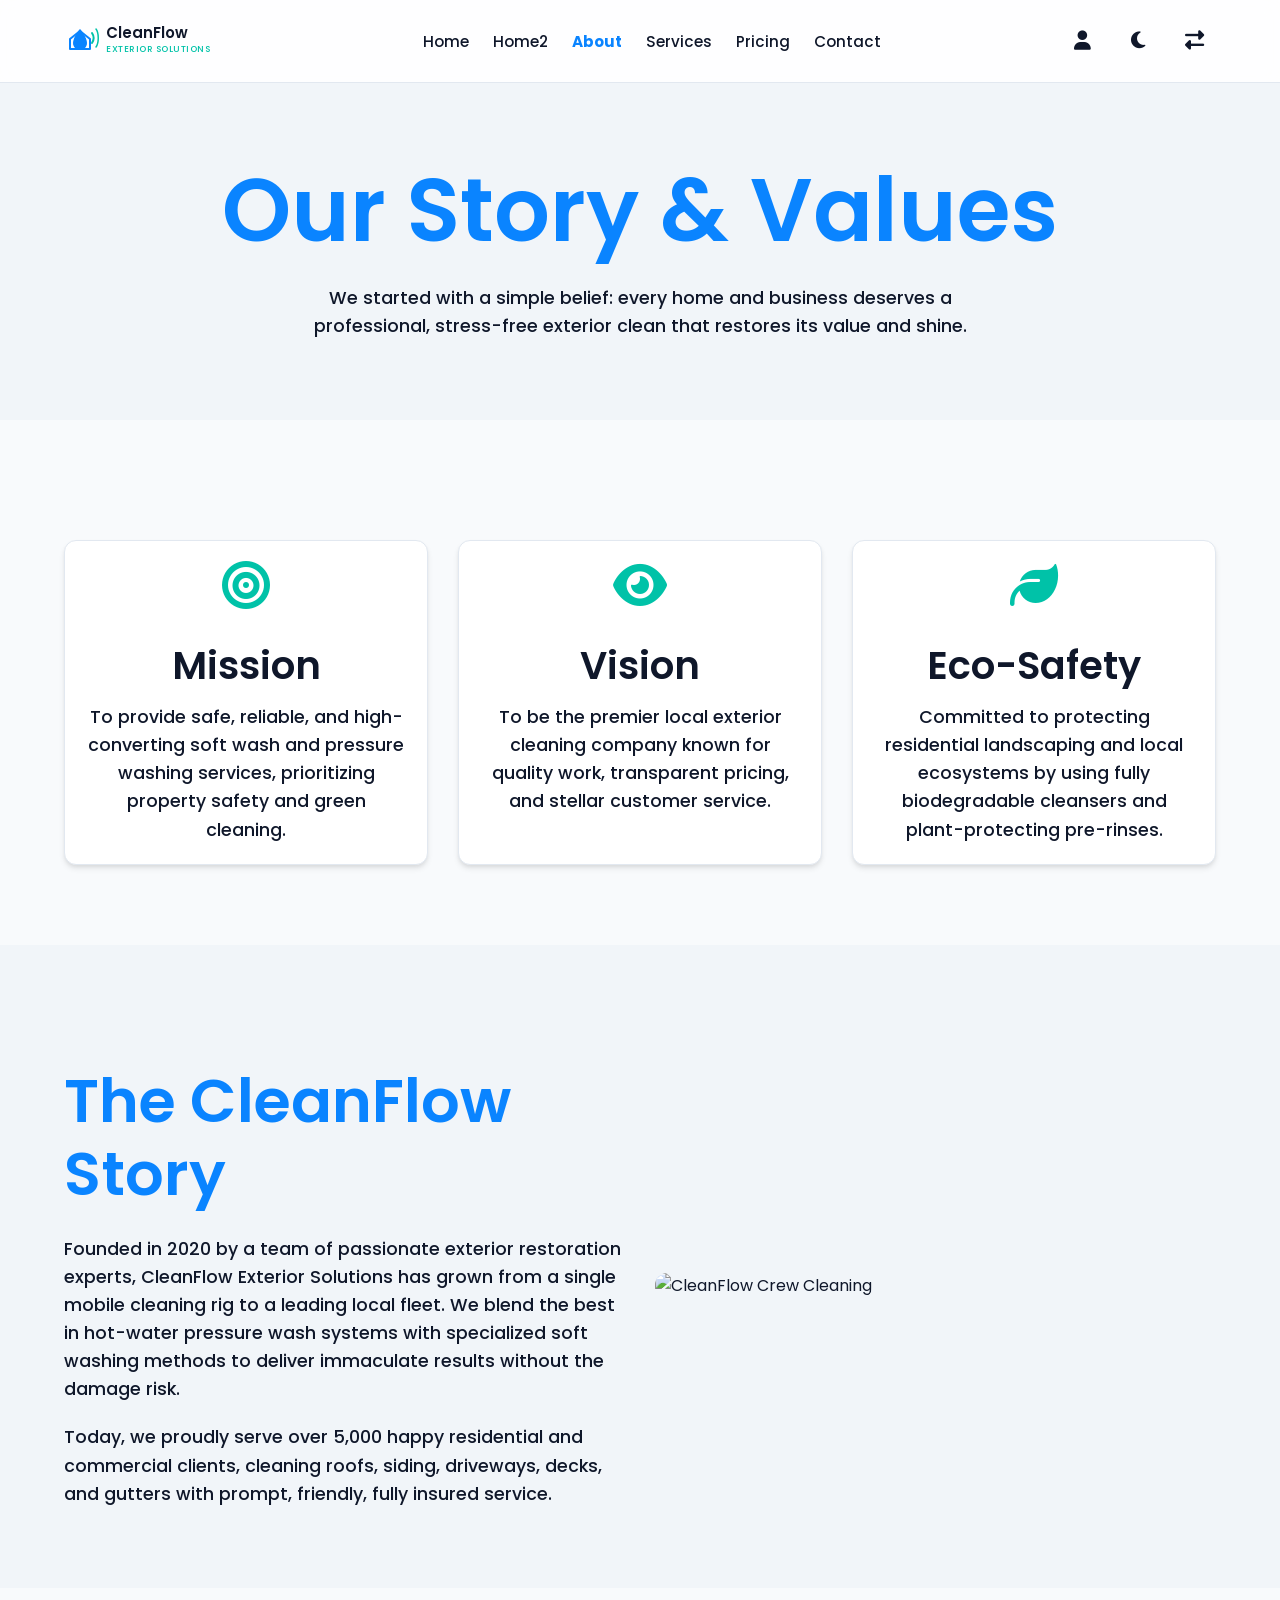
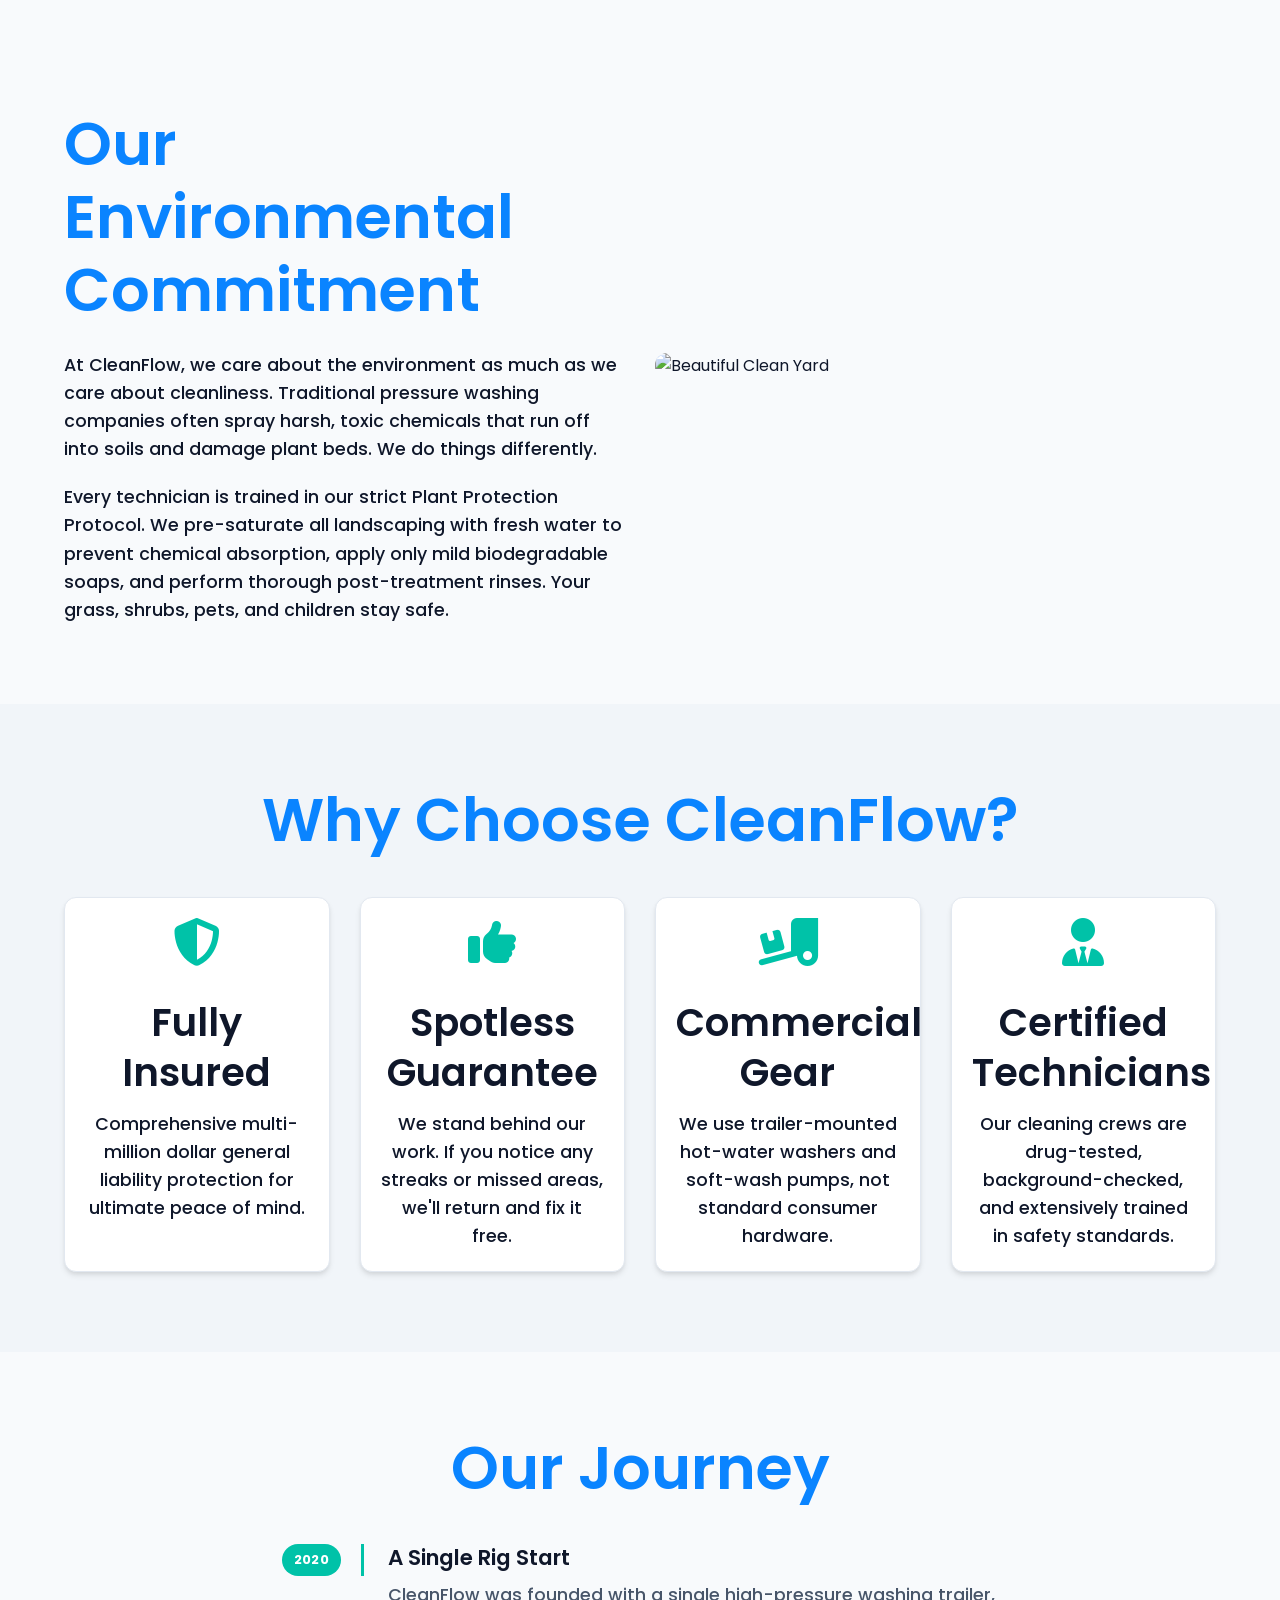
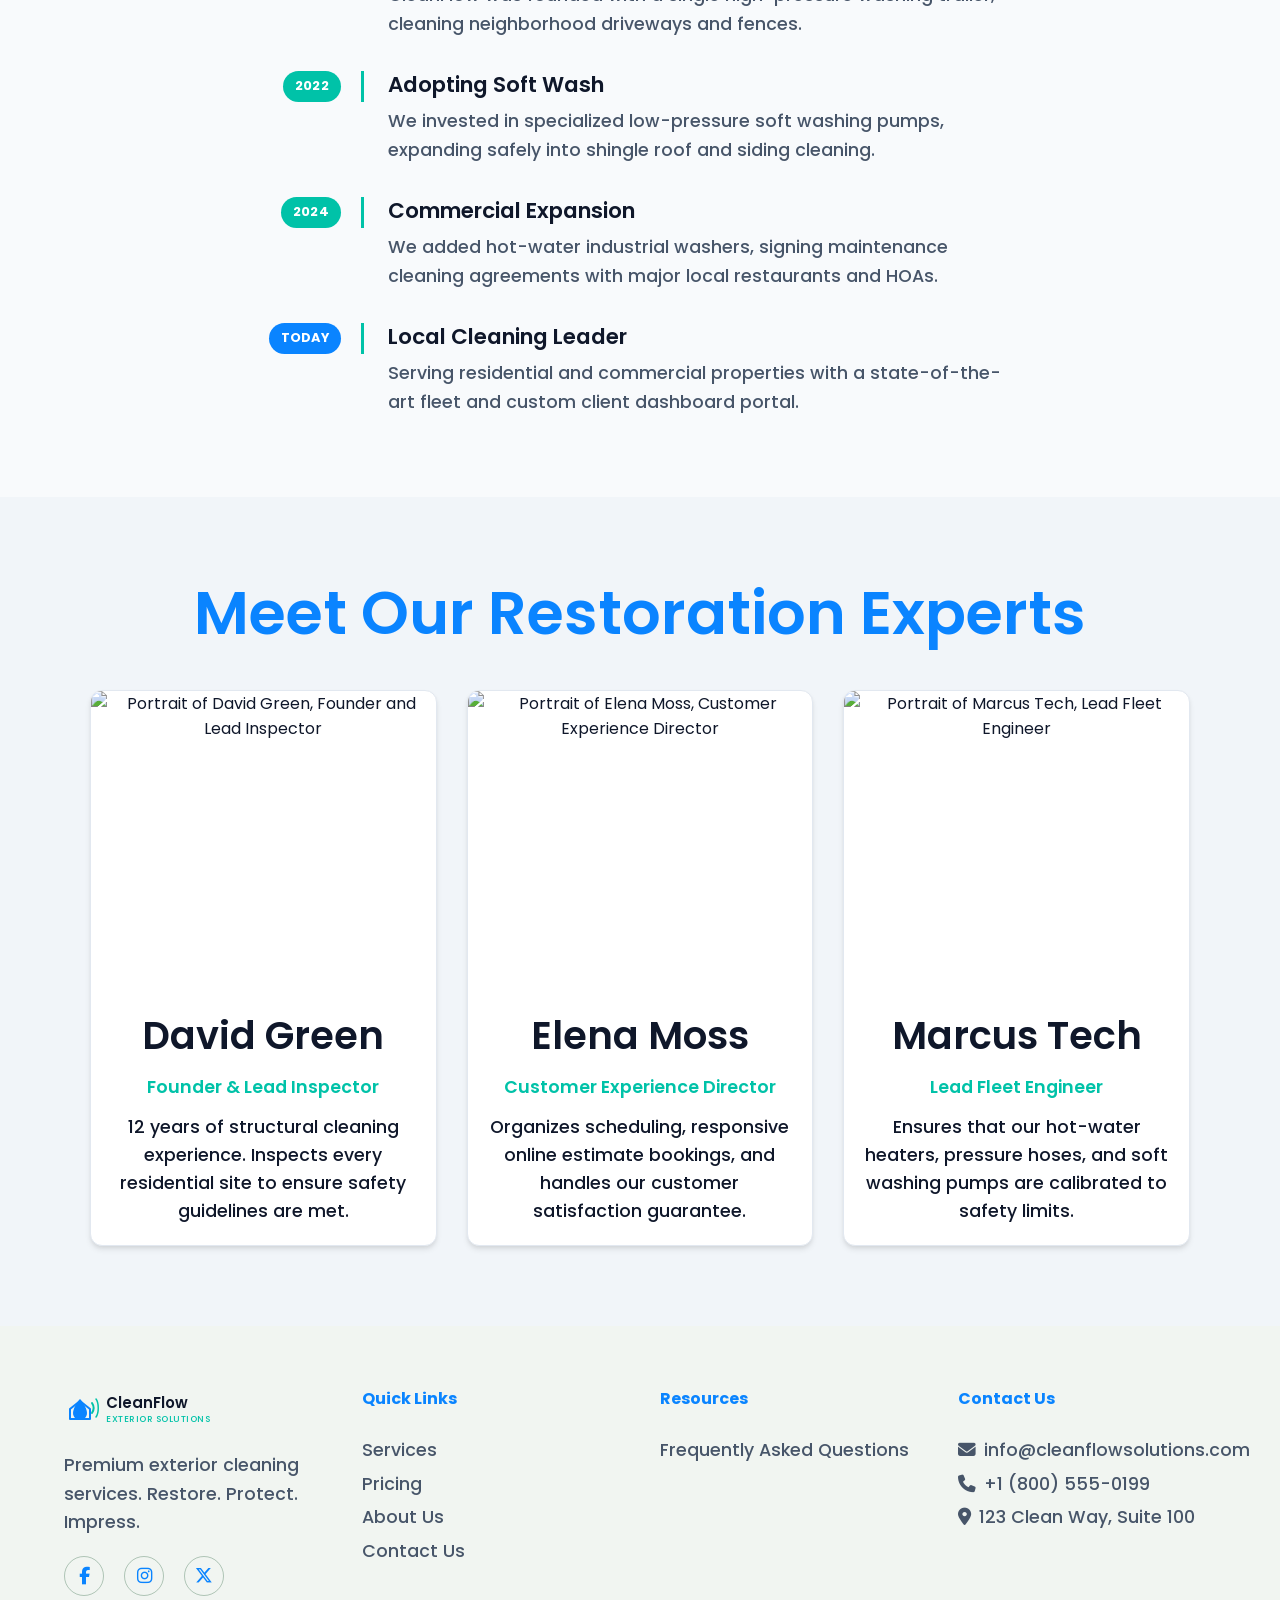
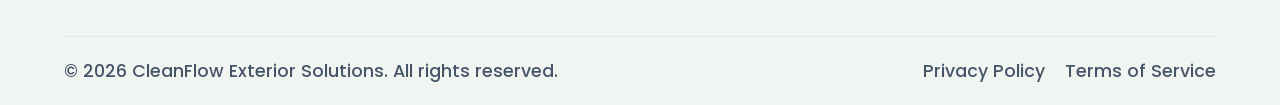
==== about.html @ efeb0cab "Initialize repository and apply footer logo fixes" ====
<!DOCTYPE html>
<html lang="en" data-theme="light" dir="ltr">

<head>
    <meta charset="UTF-8">
    <meta name="viewport" content="width=device-width, initial-scale=1.0">
    <link rel="icon" href="assets/favicon.svg" type="image/svg+xml">
    <title>About Us | CleanFlow Exterior Solutions</title>
    <link rel="stylesheet" href="assets/css/main.css">
    <link rel="stylesheet" href="https://cdnjs.cloudflare.com/ajax/libs/font-awesome/6.5.0/css/all.min.css">
    <script>
        (function () {
            var t = localStorage.getItem('theme') || 'light';
            document.documentElement.setAttribute('data-theme', t);
            var d = localStorage.getItem('dir') || 'ltr';
            document.documentElement.setAttribute('dir', d);
        })();
    </script>
</head>

<body>

    <header>
        <a href="index.html" class="logo" style="width: 180px; height: 50px; display: inline-flex; align-items: center;">
            <svg xmlns="http://www.w3.org/2000/svg" viewBox="0 0 180 50" width="180" height="50">
              <g transform="translate(0, 5)">
                <path d="M 6,28 L 6,18 L 16,10 L 26,18 L 26,28 Z" fill="none" stroke="currentColor" stroke-width="2" stroke-linejoin="round"/>
                <path d="M 16,8 C 16,8 23,16 23,22 C 23,26 19.8,29 16,29 C 12.2,29 9,26 9,22 C 9,16 16,8 16,8 Z" fill="var(--primary)"/>
                <path d="M 28,12 C 30,15 30,19 28,22" fill="none" stroke="var(--secondary)" stroke-width="2" stroke-linecap="round"/>
                <path d="M 32,8 C 35,12 35,22 32,26" fill="none" stroke="var(--secondary)" stroke-width="1.5" stroke-linecap="round"/>
              </g>
              <text x="42" y="22" font-family="'Poppins', sans-serif" font-weight="600" font-size="15" fill="var(--text)">CleanFlow</text>
              <text x="42" y="36" font-family="'Poppins', sans-serif" font-weight="500" font-size="9" fill="var(--secondary)" letter-spacing="0.5">EXTERIOR SOLUTIONS</text>
            </svg>
        </a>
        <nav id="main-nav">
            <ul>
                <li><a href="index.html">Home</a></li>
                <li><a href="index2.html">Home2</a></li>
                <li><a href="about.html">About</a></li>
                <li><a href="products.html">Services</a></li>
                <li><a href="pricing.html">Pricing</a></li>
                <li><a href="contact.html">Contact</a></li>
            </ul>
        </nav>
        <div class="nav-actions">

            <a href="login.html" class="icon-btn" title="Profile">
                <i class="fas fa-user"></i>
            </a>
            <button class="icon-btn" id="theme-toggle" title="Toggle Theme">
                <i class="fas fa-moon"></i>
            </button>
            <button class="icon-btn" id="rtl-toggle" title="Toggle RTL">
                <i class="fas fa-right-left"></i>
            </button>
            <button class="menu-toggle" id="menu-toggle" aria-label="Open navigation menu" aria-expanded="false" type="button">
                <i class="fas fa-bars" aria-hidden="true"></i>
            </button>
        </div>
    </header>

    <main>
        <section style="background-color: var(--bg-alt); text-align: center; padding: 80px 5%;">
            <div class="container">
                <h1 class="section-title">Our Story &amp; Values</h1>
                <p style="max-width: 700px; margin: 0 auto;">We started with a simple belief: every home and business deserves a professional, stress-free exterior clean that restores its value and shine.</p>
            </div>
        </section>

        <section>
            <div class="container">
                <div class="card-grid">
                    <!-- Mission -->
                    <div class="card">
                        <div class="card-content">
                            <i class="fas fa-bullseye fa-3x" style="color: var(--secondary); margin-bottom: 20px;"></i>
                            <h3>Mission</h3>
                            <p>To provide safe, reliable, and high-converting soft wash and pressure washing services, prioritizing property safety and green cleaning.</p>
                        </div>
                    </div>
                    <!-- Vision -->
                    <div class="card">
                        <div class="card-content">
                            <i class="fas fa-eye fa-3x" style="color: var(--secondary); margin-bottom: 20px;"></i>
                            <h3>Vision</h3>
                            <p>To be the premier local exterior cleaning company known for quality work, transparent pricing, and stellar customer service.</p>
                        </div>
                    </div>
                    <!-- Values -->
                    <div class="card">
                        <div class="card-content">
                            <i class="fas fa-leaf fa-3x" style="color: var(--secondary); margin-bottom: 20px;"></i>
                            <h3>Eco-Safety</h3>
                            <p>Committed to protecting residential landscaping and local ecosystems by using fully biodegradable cleansers and plant-protecting pre-rinses.</p>
                        </div>
                    </div>
                </div>
            </div>
        </section>

        <section id="our-story" style="background-color: var(--bg-alt);">
            <div class="container">
                <div class="card-grid" style="grid-template-columns: 1fr 1fr; align-items: center;">
                    <div style="order: 2;">
                        <img src="https://images.unsplash.com/photo-1582268611958-ebfd161ef9cf?auto=format&fit=crop&w=800&q=80" alt="CleanFlow Crew Cleaning" style="height: 400px; width: 100%; object-fit: cover;">
                    </div>
                    <div style="order: 1;">
                        <h2 class="section-title">The CleanFlow Story</h2>
                        <p>Founded in 2020 by a team of passionate exterior restoration experts, CleanFlow Exterior Solutions has grown from a single mobile cleaning rig to a leading local fleet. We blend the best in hot-water pressure wash systems with specialized soft washing methods to deliver immaculate results without the damage risk.</p>
                        <p style="margin-top: 20px;">Today, we proudly serve over 5,000 happy residential and commercial clients, cleaning roofs, siding, driveways, decks, and gutters with prompt, friendly, fully insured service.</p>
                    </div>
                </div>
            </div>
        </section>

        <!-- Mission Detail -->
        <section id="detailed-mission">
            <div class="container">
                <div class="card-grid" style="grid-template-columns: 1fr 1fr; align-items: center;">
                    <div>
                        <h2 class="section-title">Our Environmental Commitment</h2>
                        <p>At CleanFlow, we care about the environment as much as we care about cleanliness. Traditional pressure washing companies often spray harsh, toxic chemicals that run off into soils and damage plant beds. We do things differently.</p>
                        <p style="margin-top: 20px;">Every technician is trained in our strict Plant Protection Protocol. We pre-saturate all landscaping with fresh water to prevent chemical absorption, apply only mild biodegradable soaps, and perform thorough post-treatment rinses. Your grass, shrubs, pets, and children stay safe.</p>
                    </div>
                    <div>
                        <img src="https://images.unsplash.com/photo-1507089947368-19c1da9775ae?auto=format&fit=crop&w=800&q=80" alt="Beautiful Clean Yard">
                    </div>
                </div>
            </div>
        </section>

        <!-- Why Choose Us -->
        <section id="why-choose-us" style="background-color: var(--bg-alt);">
            <div class="container">
                <h2 class="section-title text-center">Why Choose CleanFlow?</h2>
                <div class="card-grid">
                    <div class="card">
                        <div class="card-content">
                            <i class="fas fa-shield-halved fa-3x" style="color: var(--secondary); margin-bottom: 20px;"></i>
                            <h3>Fully Insured</h3>
                            <p>Comprehensive multi-million dollar general liability protection for ultimate peace of mind.</p>
                        </div>
                    </div>
                    <div class="card">
                        <div class="card-content">
                            <i class="fas fa-thumbs-up fa-3x" style="color: var(--secondary); margin-bottom: 20px;"></i>
                            <h3>Spotless Guarantee</h3>
                            <p>We stand behind our work. If you notice any streaks or missed areas, we'll return and fix it free.</p>
                        </div>
                    </div>
                    <div class="card">
                        <div class="card-content">
                            <i class="fas fa-truck-ramp-box fa-3x" style="color: var(--secondary); margin-bottom: 20px;"></i>
                            <h3>Commercial Gear</h3>
                            <p>We use trailer-mounted hot-water washers and soft-wash pumps, not standard consumer hardware.</p>
                        </div>
                    </div>
                    <div class="card">
                        <div class="card-content">
                            <i class="fas fa-user-tie fa-3x" style="color: var(--secondary); margin-bottom: 20px;"></i>
                            <h3>Certified Technicians</h3>
                            <p>Our cleaning crews are drug-tested, background-checked, and extensively trained in safety standards.</p>
                        </div>
                    </div>
                </div>
            </div>
        </section>

        <!-- Journey Timeline -->
        <section id="our-journey-timeline">
            <div class="container">
                <h2 class="section-title text-center">Our Journey</h2>
                <div class="journey-track" role="list">
                    <article class="journey-row" role="listitem">
                        <div class="journey-row__meta">
                            <span class="journey-year-badge">2020</span>
                        </div>
                        <div class="journey-row__body">
                            <h3>A Single Rig Start</h3>
                            <p>CleanFlow was founded with a single high-pressure washing trailer, cleaning neighborhood driveways and fences.</p>
                        </div>
                    </article>
                    <article class="journey-row" role="listitem">
                        <div class="journey-row__meta">
                            <span class="journey-year-badge">2022</span>
                        </div>
                        <div class="journey-row__body">
                            <h3>Adopting Soft Wash</h3>
                            <p>We invested in specialized low-pressure soft washing pumps, expanding safely into shingle roof and siding cleaning.</p>
                        </div>
                    </article>
                    <article class="journey-row" role="listitem">
                        <div class="journey-row__meta">
                            <span class="journey-year-badge">2024</span>
                        </div>
                        <div class="journey-row__body">
                            <h3>Commercial Expansion</h3>
                            <p>We added hot-water industrial washers, signing maintenance cleaning agreements with major local restaurants and HOAs.</p>
                        </div>
                    </article>
                    <article class="journey-row" role="listitem">
                        <div class="journey-row__meta">
                            <span class="journey-year-badge journey-year-badge--today">TODAY</span>
                        </div>
                        <div class="journey-row__body">
                            <h3>Local Cleaning Leader</h3>
                            <p>Serving residential and commercial properties with a state-of-the-art fleet and custom client dashboard portal.</p>
                        </div>
                    </article>
                </div>
            </div>
        </section>

        <!-- Team Section -->
        <section id="our-team" style="background-color: var(--bg-alt);">
            <div class="container">
                <h2 class="section-title text-center">Meet Our Restoration Experts</h2>
                <div class="card-grid card-grid--three">
                    <div class="card">
                        <img src="https://images.unsplash.com/photo-1560250097-0b93528c311a?auto=format&fit=crop&w=400&q=80" width="800" height="1000" loading="lazy"
                            alt="Portrait of David Green, Founder and Lead Inspector">
                        <div class="card-content">
                            <h3>David Green</h3>
                            <p style="color: var(--secondary); font-weight: 600;">Founder &amp; Lead Inspector</p>
                            <p>12 years of structural cleaning experience. Inspects every residential site to ensure safety guidelines are met.</p>
                        </div>
                    </div>
                    <div class="card">
                        <img src="https://images.unsplash.com/photo-1573496359142-b8d87734a5a2?auto=format&fit=crop&w=400&q=80" width="800" height="1000" loading="lazy"
                            alt="Portrait of Elena Moss, Customer Experience Director">
                        <div class="card-content">
                            <h3>Elena Moss</h3>
                            <p style="color: var(--secondary); font-weight: 600;">Customer Experience Director</p>
                            <p>Organizes scheduling, responsive online estimate bookings, and handles our customer satisfaction guarantee.</p>
                        </div>
                    </div>
                    <div class="card">
                        <img src="https://images.unsplash.com/photo-1519085360753-af0119f7cbe7?auto=format&fit=crop&w=400&q=80" width="800" height="1000" loading="lazy"
                            alt="Portrait of Marcus Tech, Lead Fleet Engineer">
                        <div class="card-content">
                            <h3>Marcus Tech</h3>
                            <p style="color: var(--secondary); font-weight: 600;">Lead Fleet Engineer</p>
                            <p>Ensures that our hot-water heaters, pressure hoses, and soft washing pumps are calibrated to safety limits.</p>
                        </div>
                    </div>
                </div>
            </div>
        </section>
    </main>

    <footer>
        <div class="container">
            <div class="footer-grid">
                <div class="footer-column">
                    <a href="index.html" class="logo" style="width: 180px; height: 50px; display: inline-flex; align-items: center; justify-content: flex-start; margin-bottom: 15px;">
                        <svg xmlns="http://www.w3.org/2000/svg" viewBox="0 0 180 50" width="180" height="50">
                          <g transform="translate(0, 5)">
                            <path d="M 6,28 L 6,18 L 16,10 L 26,18 L 26,28 Z" fill="none" stroke="currentColor" stroke-width="2" stroke-linejoin="round"/>
                            <path d="M 16,8 C 16,8 23,16 23,22 C 23,26 19.8,29 16,29 C 12.2,29 9,26 9,22 C 9,16 16,8 16,8 Z" fill="var(--primary)"/>
                            <path d="M 28,12 C 30,15 30,19 28,22" fill="none" stroke="var(--secondary)" stroke-width="2" stroke-linecap="round"/>
                            <path d="M 32,8 C 35,12 35,22 32,26" fill="none" stroke="var(--secondary)" stroke-width="1.5" stroke-linecap="round"/>
                          </g>
                          <text x="42" y="22" font-family="'Poppins', sans-serif" font-weight="600" font-size="15" fill="var(--text)">CleanFlow</text>
                          <text x="42" y="36" font-family="'Poppins', sans-serif" font-weight="500" font-size="9" fill="var(--secondary)" letter-spacing="0.5">EXTERIOR SOLUTIONS</text>
                        </svg>
                    </a>
                    <p style="margin-bottom: 20px;">Premium exterior cleaning services. Restore. Protect. Impress.</p>
                    <div class="footer-socials">
                        <a href="#" class="footer-social-link" title="Facebook" aria-label="Facebook"><i class="fab fa-facebook-f"></i></a>
                        <a href="#" class="footer-social-link" title="Instagram" aria-label="Instagram"><i class="fab fa-instagram"></i></a>
                        <a href="#" class="footer-social-link" title="X" aria-label="X"><i class="fab fa-x-twitter"></i></a>
                    </div>
                </div>
                <div class="footer-column">
                    <h4>Quick Links</h4>
                    <ul>
                        <li><a href="products.html">Services</a></li>
                        <li><a href="pricing.html">Pricing</a></li>
                        <li><a href="about.html">About Us</a></li>
                        <li><a href="contact.html">Contact Us</a></li>
                    </ul>
                </div>
                <div class="footer-column">
                    <h4>Resources</h4>
                    <ul>
                        <li><a href="index.html#faq-section">Frequently Asked Questions</a></li>
                    </ul>
                </div>
                <div class="footer-column">
                    <h4>Contact Us</h4>
                    <p><i class="fas fa-envelope" style="margin-right: 8px;"></i>info@cleanflowsolutions.com</p>
                    <p><i class="fas fa-phone" style="margin-right: 8px;"></i>+1 (800) 555-0199</p>
                    <p><i class="fas fa-location-dot" style="margin-right: 8px;"></i>123 Clean Way, Suite 100</p>
                </div>
            </div>
            <div class="footer-bottom" style="margin-top: 40px; padding-top: 20px; border-top: 1px solid var(--border); display: flex; justify-content: space-between; flex-wrap: wrap; gap: 15px; font-size: 0.85rem;">
                <p>&copy; 2026 CleanFlow Exterior Solutions. All rights reserved.</p>
                <div style="display: flex; gap: 20px;">
                    <a href="#">Privacy Policy</a>
                    <a href="#">Terms of Service</a>
                </div>
            </div>
        </div>
    </footer>

    <script src="assets/js/app.js"></script>
</body>

</html>
---- assets/css/main.css ----
@import url('https://fonts.googleapis.com/css2?family=Poppins:wght@300;400;500;600&display=swap');

:root {
    --primary: #0A84FF;
    --primary-light: #47A1FF;
    --secondary: #00C2A8;
    --accent: #F59E0B;
    --bg-light: #F8FAFC;
    --bg-alt-light: #F1F5F9;
    --text-light: #0F172A;
    --text-muted-light: #475569;
    --card-light: #FFFFFF;
    --border-light: #E2E8F0;

    --bg-dark: #0F172A;
    --bg-alt-dark: #1E293B;
    --text-dark: #F8FAFC;
    --text-muted-dark: #94A3B8;
    --card-dark: #1E293B;
    --border-dark: #334155;

    --transition: all 0.3s ease;
    --radius: 12px;
    --shadow: 0 4px 6px -1px rgba(0, 0, 0, 0.1), 0 2px 4px -1px rgba(0, 0, 0, 0.06);
}

[data-theme="dark"] {
    --bg: var(--bg-dark);
    --bg-alt: var(--bg-alt-dark);
    --text: var(--text-dark);
    --text-muted: var(--text-muted-dark);
    --card: var(--card-dark);
    --border: var(--border-dark);
    --shadow: 0 10px 15px -3px rgba(0, 0, 0, 0.5);
}

[data-theme="light"] {
    --bg: var(--bg-light);
    --bg-alt: var(--bg-alt-light);
    --text: var(--text-light);
    --text-muted: var(--text-muted-light);
    --card: var(--card-light);
    --border: var(--border-light);
}

[dir="rtl"] {
    direction: rtl;
    text-align: right;
}

* {
    margin: 0;
    padding: 0;
    box-sizing: border-box;
}

body {
    font-family: 'Poppins', sans-serif;
    background-color: var(--bg);
    color: var(--text);
    line-height: 1.6;
    transition: background-color 0.3s, color 0.3s;
    overflow-x: hidden;
}

a {
    text-decoration: none;
    color: inherit;
    transition: var(--transition);
}

ul {
    list-style: none;
}

img {
    max-width: 100%;
    height: auto;
    border-radius: var(--radius);
}

section {
    padding: 80px 5%;
}

.container {
    max-width: 1200px;
    margin: 0 auto;
}

.text-center {
    text-align: center;
}

/* Typography */
h1 {
    font-size: clamp(3rem, 10vw, 5.5rem);
    font-weight: 560; /* Weight max 580 */
    line-height: 1.1;
    margin-bottom: 1.5rem;
}

h2 {
    font-size: clamp(2.2rem, 6vw, 3.8rem);
    font-weight: 530; /* Weight max 540 */
    line-height: 1.2;
    margin-bottom: 1.5rem;
}

h3 {
    font-size: clamp(1.6rem, 4vw, 2.4rem);
    font-weight: 510; /* Weight max 520 */
    line-height: 1.3;
    margin-bottom: 1.5rem;
}

h4 {
    font-weight: 500;
    margin-bottom: 1rem;
}

p, li, span, a, label, input, select, textarea {
    font-weight: 410; /* Weight 400-430 */
    font-size: clamp(0.95rem, 1.5vw, 1.1rem); /* Paragraph size 0.9rem-1.2rem */
}

.section-title {
    color: var(--primary);
}

[data-theme="dark"] .section-title {
    color: var(--secondary);
}

/* Buttons */
.btn {
    display: inline-flex;
    align-items: center;
    justify-content: center;
    padding: 12px 28px;
    border-radius: 50px;
    font-weight: 600;
    cursor: pointer;
    transition: var(--transition);
    border: none;
    text-align: center;
    min-width: 140px;
}

.btn-primary {
    background-color: var(--primary);
    color: white;
}

.btn-primary:hover {
    background-color: var(--primary-light);
    transform: translateY(-2px);
    box-shadow: 0 4px 12px rgba(20, 83, 45, 0.3);
}

.btn-secondary {
    background-color: transparent;
    border: 2px solid var(--primary);
    color: var(--primary);
}

[data-theme="dark"] .btn-secondary {
    border-color: var(--secondary);
    color: var(--secondary);
}

.btn-secondary:hover {
    background-color: var(--primary);
    color: white;
    transform: translateY(-2px);
}

[data-theme="dark"] .btn-secondary:hover {
    background-color: var(--secondary);
    color: var(--bg-dark);
}

/*
 * Secondary outline on dark surfaces (hero overlay, primary CTA bands, etc.).
 * Default .btn-secondary uses --primary green; that fails on dark green/black backdrops.
 */
.hero .btn-secondary,
.section-cta-band .btn-secondary,
#final-cta .btn-secondary,
.btn-secondary-on-dark {
    border-color: rgba(255, 255, 255, 0.95);
    color: #ffffff;
    background-color: rgba(255, 255, 255, 0.12);
}

.hero .btn-secondary:hover,
.section-cta-band .btn-secondary:hover,
#final-cta .btn-secondary:hover,
.btn-secondary-on-dark:hover {
    background-color: #ffffff;
    color: var(--primary);
    border-color: #ffffff;
    box-shadow: 0 4px 14px rgba(0, 0, 0, 0.2);
}

/* Header */
header {
    background-color: rgba(255, 255, 255, 0.8);
    backdrop-filter: blur(10px);
    position: sticky;
    top: 0;
    z-index: 900;
    padding: 1rem 5%;
    display: flex;
    justify-content: space-between;
    align-items: center;
    border-bottom: 1px solid var(--border);
}

[data-theme="dark"] header {
    background-color: rgba(11, 31, 26, 0.8);
}

.logo {
    display: flex;
    align-items: center;
    gap: 10px;
    font-size: 1.5rem;
    font-weight: 800;
    color: var(--primary);
    flex-shrink: 0;
    text-decoration: none;
    direction: ltr !important;
}

[data-theme="dark"] .logo {
    color: var(--secondary);
}

nav ul {
    display: flex;
    gap: 24px;
    align-items: center;
}

/* Touch-friendly base interactions */
a, button, .btn, .icon-btn, .menu-toggle {
    touch-action: manipulation;
    -webkit-tap-highlight-color: transparent;
}

nav ul li a {
    font-weight: 500;
    font-size: 0.95rem;
    touch-action: manipulation;
    -webkit-tap-highlight-color: transparent;
}

nav ul li a[aria-current="page"],
nav ul li a.active-link {
    color: var(--primary);
    font-weight: 700;
}

[data-theme="dark"] nav ul li a[aria-current="page"],
[data-theme="dark"] nav ul li a.active-link {
    color: var(--secondary);
}

@media (hover: hover) and (pointer: fine) {
    nav ul li a:hover {
        color: var(--secondary);
    }
}

.nav-actions {
    display: flex;
    align-items: center;
    gap: 12px;
}

.btn-nav-cta {
    padding: 10px 18px;
    min-width: auto;
    font-size: 0.9rem;
    border-radius: 50px;
    line-height: 1.2;
    white-space: nowrap;
}

.icon-btn svg,
.icon-btn .lucide {
    width: 22px;
    height: 22px;
    stroke-width: 2;
    flex-shrink: 0;
}

.theme-toggle-btn .theme-icon-moon,
.theme-toggle-btn .theme-icon-sun {
    display: flex;
    align-items: center;
    justify-content: center;
}

.theme-toggle-btn .theme-icon-sun {
    display: none;
}

html[data-theme="dark"] .theme-toggle-btn .theme-icon-moon {
    display: none;
}

html[data-theme="dark"] .theme-toggle-btn .theme-icon-sun {
    display: flex;
}

.card-icon-top {
    display: flex;
    justify-content: center;
    align-items: center;
    margin-bottom: 20px;
    color: var(--secondary);
}

.card-icon-top svg {
    width: 48px;
    height: 48px;
    stroke-width: 1.5;
}

#how-it-works .how-it-works-step-image,
#product-categories .how-it-works-step-image {
    margin: 0 auto 1.25rem;
    max-width: 200px;
    aspect-ratio: 1;
    border-radius: var(--radius);
    overflow: hidden;
    box-shadow: var(--shadow);
    border: 1px solid var(--border);
}

#product-categories .how-it-works-step-image {
    max-width: 140px;
    margin-bottom: 0.75rem;
}

#how-it-works .how-it-works-step-image img,
#product-categories .how-it-works-step-image img {
    width: 100%;
    height: 100%;
    object-fit: cover;
    display: block;
    border-radius: 0;
}

/* How It Works — responsive image fix for mobile & tablet */
@media (max-width: 1024px) {
    #how-it-works .how-it-works-step-image {
        max-width: 100%;
        width: 100%;
        aspect-ratio: 16 / 9;
        border-radius: var(--radius) var(--radius) 0 0;
        margin-bottom: 1.25rem;
    }

    #how-it-works .how-it-works-step-image img {
        width: 100%;
        height: 100%;
        object-fit: cover;
        aspect-ratio: unset;
    }
}

/* Video placeholder: photo poster + high-contrast play control */
.video-poster-tile {
    position: relative;
    width: 100%;
    max-width: 900px;
    margin: 0 auto;
    min-height: 320px;
    height: 50vw;
    max-height: 500px;
    border-radius: var(--radius);
    overflow: hidden;
    background-color: #111;
    display: flex;
    align-items: center;
    justify-content: center;
}

.video-poster-tile .video-poster-img {
    position: absolute;
    inset: 0;
    width: 100%;
    height: 100%;
    object-fit: cover;
    z-index: 0;
    display: block;
    border-radius: 0;
}

.video-poster-tile::before {
    content: '';
    position: absolute;
    inset: 0;
    z-index: 1;
    background: linear-gradient(to top, rgba(0, 0, 0, 0.75) 0%, rgba(0, 0, 0, 0.35) 45%, rgba(0, 0, 0, 0.25) 100%);
    pointer-events: none;
}

.video-poster-play {
    position: relative;
    z-index: 2;
    width: 88px;
    height: 88px;
    border: none;
    border-radius: 50%;
    background: rgba(255, 255, 255, 0.95);
    color: var(--primary);
    cursor: pointer;
    display: flex;
    align-items: center;
    justify-content: center;
    box-shadow: 0 8px 24px rgba(0, 0, 0, 0.35);
    transition: var(--transition);
}

.video-poster-play svg {
    width: 36px;
    height: 36px;
    margin-left: 4px;
}

@media (hover: hover) and (pointer: fine) {
    .video-poster-play:hover {
        transform: scale(1.06);
        background: #ffffff;
    }
}

.video-poster-caption {
    position: absolute;
    bottom: 20px;
    left: 0;
    right: 0;
    z-index: 2;
    color: #ffffff;
    text-align: center;
    margin: 0;
    padding: 0 16px;
    font-weight: 600;
    text-shadow: 0 1px 3px rgba(0, 0, 0, 0.8);
}

/* Products: Pro Grow Tower — primary green on dark bg-alt fails contrast in dark mode */
#featured-product .featured-price-current {
    color: var(--primary);
}

[data-theme="dark"] #featured-product .featured-price-current {
    color: var(--secondary);
}

#featured-product .featured-price-was {
    color: var(--text-muted);
    font-weight: 600;
}

[data-theme="dark"] #featured-product .featured-price-was {
    color: #a1a1aa;
}

/* About: Our Journey — grid timeline so year badges never overlap headings */
#our-journey-timeline .journey-track {
    max-width: 760px;
    margin: 2.5rem auto 0;
    display: flex;
    flex-direction: column;
    gap: 2rem;
}

#our-journey-timeline .journey-row {
    display: grid;
    grid-template-columns: minmax(5.5rem, 6.5rem) minmax(0, 1fr);
    gap: 1rem 1.5rem;
    align-items: start;
}

#our-journey-timeline .journey-row__meta {
    border-inline-end: 3px solid var(--secondary);
    padding-inline-end: 1.25rem;
    text-align: end;
    display: flex;
    justify-content: flex-end;
    align-items: flex-start;
}

#our-journey-timeline .journey-year-badge {
    display: inline-flex;
    align-items: center;
    justify-content: center;
    padding: 0.35rem 0.75rem;
    border-radius: 999px;
    font-weight: 700;
    font-size: 0.8rem;
    letter-spacing: 0.02em;
    color: #fff;
    background: var(--secondary);
    white-space: nowrap;
}

#our-journey-timeline .journey-year-badge--today {
    background: var(--primary);
}

#our-journey-timeline .journey-row__body h3 {
    margin: 0 0 0.5rem;
    font-size: 1.35rem;
}

#our-journey-timeline .journey-row__body p {
    margin: 0;
    color: var(--text-muted);
    line-height: 1.65;
}

@media (max-width: 520px) {
    #our-journey-timeline .journey-row {
        grid-template-columns: 1fr;
        gap: 0.65rem;
    }

    #our-journey-timeline .journey-row__meta {
        border-inline-end: none;
        border-block-end: 3px solid var(--secondary);
        padding-inline-end: 0;
        padding-block-end: 0.65rem;
        text-align: start;
        justify-content: flex-start;
    }
}

.icon-btn {
    background: transparent;
    border: none;
    color: var(--text);
    font-size: 1.2rem;
    cursor: pointer;
    padding: 8px;
    border-radius: 50%;
    transition: var(--transition);
    touch-action: manipulation;
    -webkit-tap-highlight-color: transparent;
    min-width: 44px;
    min-height: 44px;
    display: inline-flex;
    align-items: center;
    justify-content: center;
}

@media (hover: hover) and (pointer: fine) {
    .icon-btn:hover {
        background-color: var(--border);
    }
}

.icon-btn:active {
    background-color: var(--border);
    transform: scale(0.96);
}

/* Hero Section */
.hero {
    min-height: 80vh;
    display: flex;
    flex-direction: column;
    justify-content: center;
    align-items: center;
    text-align: center;
    background-size: cover;
    background-position: center;
    position: relative;
    color: white;
}

.hero::before {
    content: '';
    position: absolute;
    top: 0;
    left: 0;
    width: 100%;
    height: 100%;
    background: linear-gradient(rgba(0,0,0,0.4), rgba(0,0,0,0.6));
    z-index: 1;
}

.hero-content {
    position: relative;
    z-index: 2;
    max-width: 800px;
}

.hero h1 {
    font-size: 4rem;
    margin-bottom: 1rem;
    animation: fadeInUp 1s ease;
}

.hero p {
    font-size: 1.25rem;
    margin-bottom: 2rem;
    opacity: 0.9;
    animation: fadeInUp 1.2s ease;
}

.hero-btns {
    display: flex;
    gap: 20px;
    justify-content: center;
    animation: fadeInUp 1.4s ease;
}

.split-hero .hero-btns {
    margin-top: 2rem;
}

/* Cards */
.card-grid {
    display: grid;
    grid-template-columns: repeat(auto-fit, minmax(250px, 1fr));
    gap: 30px;
    margin-top: 40px;
}

.card {
    background-color: var(--card);
    border-radius: var(--radius);
    text-align: center;
    transition: var(--transition);
    border: 1px solid var(--border);
    box-shadow: var(--shadow);
    overflow: hidden;
    display: flex;
    flex-direction: column;
}

.product-card-actions {
    display: flex;
    gap: 12px;
    justify-content: center;
    margin-top: auto;
    padding-top: 15px;
}

.product-card-actions .btn {
    flex: 1;
    min-width: auto;
}



.card:active {
    transform: scale(0.99);
    border-color: var(--secondary);
}

@media (hover: hover) and (pointer: fine) {
    .card:hover {
        transform: translateY(-8px);
        border-color: var(--secondary);
    }
}

.card-grid--three {
    grid-template-columns: repeat(auto-fit, minmax(260px, 1fr));
    justify-items: stretch;
}

@media (min-width: 900px) {
    .card-grid--three {
        grid-template-columns: repeat(3, minmax(0, 1fr));
        max-width: 1100px;
        margin-left: auto;
        margin-right: auto;
    }
}

.card img {
    width: 100%;
    aspect-ratio: 16 / 9;
    object-fit: cover;
    border-radius: 0;
    transition: transform 0.5s ease;
}

#our-team .card img {
    aspect-ratio: 4 / 5;
    object-position: center top;
}


@media (min-width: 1025px) {
    .card img {
        aspect-ratio: 4 / 3;
    }
}

@media (hover: hover) and (pointer: fine) {
    .card:hover img {
        transform: scale(1.05);
    }
}



#our-team .card > img {
    height: 300px;
    object-position: center 20%;
}

.card-content {
    padding: 20px;
    display: flex;
    flex-direction: column;
    gap: 12px;
    flex-grow: 1;
}

.card-content h3 {
    margin-bottom: 0;
}

/* Dashboard Mockup */
.dashboard-preview {
    background: var(--card);
    border-radius: var(--radius);
    padding: 20px;
    box-shadow: var(--shadow);
    border: 1px solid var(--border);
    margin-top: 40px;
}

/* Footer */
footer {
    background-color: var(--bg-dark);
    color: white;
    padding: 60px 5% 20px;
    text-align: center;
}

/* Light theme footer overrides */
[data-theme="light"] footer {
    background-color: #F1F5F1;
    color: var(--text-light);
}

[data-theme="light"] footer .footer-column h4 {
    color: var(--primary);
}

[data-theme="light"] footer .footer-column ul a {
    color: var(--text-muted-light);
}

[data-theme="light"] footer .footer-column p {
    color: var(--text-muted-light);
}

[data-theme="light"] .footer-social-link {
    border-color: rgba(20, 83, 45, 0.3);
    color: var(--primary);
}

[data-theme="light"] .footer-bottom {
    border-top-color: var(--border-light);
    color: var(--text-muted-light);
}

.footer-grid {
    display: grid;
    grid-template-columns: repeat(auto-fit, minmax(200px, 1fr));
    gap: 40px;
    margin-bottom: 40px;
}

.footer-column h4 {
    margin-bottom: 1.5rem;
    color: #bbf7d0;
    font-weight: 700;
}


footer .footer-column {
    text-align: left;
}

footer .footer-column ul,
footer .footer-column p {
    margin: 0;
    padding: 0;
}

footer .footer-column ul li + li,
footer .footer-column p + p {
    margin-top: 0.35rem;
}

footer .footer-column ul a {
    color: #f1f5f9;
}

@media (hover: hover) and (pointer: fine) {
    footer .footer-column ul a:hover {
        color: #ffffff;
        text-decoration: underline;
    }
}

footer .footer-column p {
    color: rgba(248, 250, 252, 0.95);
    display: flex;
    align-items: flex-start;
}

footer .footer-column p i {
    flex-shrink: 0;
    margin-top: 5px;
}

.footer-socials {
    display: flex;
    justify-content: flex-start;
    gap: 20px;
    margin-top: 20px;
}

.footer-social-link {
    display: inline-flex;
    align-items: center;
    justify-content: center;
    width: 40px;
    height: 40px;
    border-radius: 50%;
    border: 1px solid rgba(255, 255, 255, 0.25);
    color: rgba(255, 255, 255, 0.85);
    transition: var(--transition);
}

.footer-social-link svg {
    width: 20px;
    height: 20px;
}

@media (hover: hover) and (pointer: fine) {
    .footer-social-link:hover {
        color: var(--secondary);
        border-color: var(--secondary);
    }
}

.footer-social-link:active {
    transform: scale(0.95);
}

/* CTA band on primary background: solid primary-style button */
.section-cta-band {
    text-align: center;
}

.section-cta-band .btn-primary-on-dark {
    background-color: white;
    color: var(--primary);
    border: 2px solid white;
}

.section-cta-band .btn-primary-on-dark:hover {
    background-color: transparent;
    color: white;
    border-color: white;
}

[data-theme="dark"] .section-cta-band .btn-primary-on-dark {
    background-color: var(--secondary);
    color: var(--bg-dark);
    border-color: var(--secondary);
}

[data-theme="dark"] .section-cta-band .btn-primary-on-dark:hover {
    background-color: transparent;
    color: var(--secondary);
    border-color: var(--secondary);
}

/* Cart badge on header icon */
.icon-btn-cart {
    position: relative;
}

.cart-badge {
    position: absolute;
    top: 2px;
    right: 2px;
    min-width: 18px;
    height: 18px;
    padding: 0 4px;
    font-size: 0.65rem;
    font-weight: 700;
    line-height: 18px;
    text-align: center;
    border-radius: 9px;
    background: var(--secondary);
    color: var(--bg-dark);
}

/* Responsiveness Refinements */
@media (max-width: 1024px) {
    .card-grid--three {
        grid-template-columns: repeat(2, 1fr);
        gap: 20px;
    }

    .hero h1 {
        font-size: 3rem;
    }
}

@media (max-width: 768px) {
    .card-grid--three {
        grid-template-columns: 1fr;
    }

    .product-card-actions {
        flex-direction: column;
    }
    
    .product-card-actions .btn {
        width: 100%;
    }

    /* Stack 2-column grids on mobile */
    .card-grid[style*="grid-template-columns: 1fr 1fr"],
    .card-grid[style*="grid-template-columns: repeat(2"] {
        grid-template-columns: 1fr !important;
        text-align: center;
        gap: 40px !important;
    }

    .card-grid img {
        height: auto !important;
        max-height: 400px;
        width: 100%;
        object-fit: cover;
    }
}





/* Pricing */
.pricing-grid {
    display: grid;
    grid-template-columns: repeat(auto-fit, minmax(280px, 1fr));
    gap: 1.5rem;
    align-items: stretch;
    max-width: 1100px;
    margin: 0 auto;
}

.pricing-card {
    background: var(--card);
    border: 1px solid var(--border);
    border-radius: var(--radius);
    padding: 2rem 1.75rem;
    display: flex;
    flex-direction: column;
    box-shadow: var(--shadow);
    position: relative;
    padding-top: 2.25rem;
}

.pricing-card.popular {
    border-color: var(--secondary);
    box-shadow: 0 12px 40px rgba(34, 197, 94, 0.18);
}

.badge-popular {
    position: absolute;
    top: -14px;
    left: 50%;
    transform: translateX(-50%);
    background: var(--secondary);
    color: var(--bg-dark);
    font-size: 0.75rem;
    font-weight: 700;
    padding: 6px 16px;
    border-radius: 999px;
    white-space: nowrap;
}

.pricing-card h3 {
    margin-bottom: 0.5rem;
}

.pricing-price {
    font-size: 2rem;
    font-weight: 800;
    color: var(--primary);
    margin-bottom: 0.25rem;
}

[data-theme="dark"] .pricing-price {
    color: var(--secondary);
}

.pricing-card .pricing-desc {
    color: var(--text-muted);
    font-size: 0.95rem;
    margin-bottom: 1.25rem;
    flex-grow: 1;
}

.pricing-card ul {
    text-align: left;
    margin-bottom: 1.5rem;
    list-style: none;
}

.pricing-card ul li {
    padding: 0.35rem 0;
    padding-inline-start: 1.5rem;
    position: relative;
    font-size: 0.9rem;
}

.pricing-card ul li::before {
    content: '';
    position: absolute;
    inset-inline-start: 0;
    top: 0.65em;
    width: 6px;
    height: 6px;
    border-radius: 50%;
    background: var(--secondary);
}


/* Animations */
@keyframes fadeInUp {
    from {
        opacity: 0;
        transform: translateY(30px);
    }
    to {
        opacity: 1;
        transform: translateY(0);
    }
}

#menu-toggle,
.menu-toggle {
    display: none;
    /* Large tap target for mobile */
    padding: 10px 12px;
    cursor: pointer;
    touch-action: manipulation;
    -webkit-tap-highlight-color: transparent;
    font-size: 1.4rem;
    line-height: 1;
    user-select: none;
    -webkit-user-select: none;
    background: transparent;
    border: none;
    color: var(--primary);
}

[data-theme="dark"] #menu-toggle,
[data-theme="dark"] .menu-toggle {
    color: var(--secondary);
}

.mobile-nav-actions {
    display: none;
}

@media (max-width: 1100px) {
    html, body {
        overflow-x: hidden;
        max-width: 100vw;
    }

    /* Keep site header pinned on mobile/tablet scroll */
    body:not(.dashboard-body) {
        padding-top: 76px;
    }

    body:not(.dashboard-body) > header {
        position: fixed;
        top: 0;
        left: 0;
        right: 0;
        width: 100%;
        z-index: 900;
    }

    body.nav-active {
        overflow: hidden;
    }

    section {
        padding: 60px 24px;
        text-align: center;
    }

    .container {
        padding: 0;
    }

    /* Hero */
    .hero {
        padding: 0 24px;
    }

    .hero h1 {
        font-size: 2.8rem;
    }

    .hero-btns {
        flex-direction: column;
        width: 100%;
        max-width: 250px;
        margin: 0 auto;
    }

    /* Buttons */
    .btn {
        width: 100%;
        max-width: 250px;
        margin: 0 auto;
    }

    .product-card-actions {
        gap: 6px !important;
    }

    /* Layouts */
    .card-grid {
        grid-template-columns: 1fr;
    }

    .stats-grid {
        grid-template-columns: 1fr;
    }

    .footer-grid {
        grid-template-columns: repeat(2, 1fr);
        gap: 30px;
    }

    .mock-charts {
        grid-template-columns: 1fr;
    }
}

@media (max-width: 640px) {
    .footer-grid {
        grid-template-columns: 1fr;
    }
}

/* Header / Nav: Mobile & Tablet Only */
@media (max-width: 1100px) {
    /* Header: show logo (left) + hamburger (right) only */
    header {
        padding: 1rem 24px;
        overflow: visible;
    }

    header > .nav-actions {
        margin-inline-start: auto;
        justify-content: flex-end;
    }

    /* Hide all nav-action items EXCEPT the hamburger button */
    header > .nav-actions > .icon-btn:not(#menu-toggle),
    header > .nav-actions > a.icon-btn,
    header > .nav-actions > button.icon-btn {
        display: none !important;
    }

    /* Always show the hamburger toggle */
    #menu-toggle,
    .menu-toggle {
        display: flex !important;
        align-items: center;
        justify-content: center;
        width: 44px;
        height: 44px;
        font-size: 1.5rem;
        color: var(--primary);
        background: transparent;
        border: none;
        cursor: pointer;
        z-index: 1200;
        position: relative;
    }

    header > .nav-actions > .menu-toggle,
    header > .nav-actions > #menu-toggle {
        display: flex !important;
    }

    [data-theme="dark"] #menu-toggle,
    [data-theme="dark"] .menu-toggle {
        color: var(--secondary);
    }

    /* Drawer */
    nav {
        display: flex !important;
        flex-direction: column !important;
        position: fixed;
        top: 0;
        right: -100vw;
        width: min(85%, 340px);
        max-width: 340px;
        height: 100dvh;
        max-height: 100vh;
        background: var(--card);
        z-index: 1100;
        transition: right 0.4s cubic-bezier(0.4, 0, 0.2, 1);
        box-shadow: -10px 0 40px rgba(0,0,0,0.3);
        overflow-y: auto !important;
        overflow-x: hidden;
        -webkit-overflow-scrolling: touch;
        padding: 0;
    }

    [dir="rtl"] nav {
        right: auto;
        left: -100vw;
    }

    nav.active {
        right: 0;
    }

    [dir="rtl"] nav.active {
        left: 0;
        right: auto;
    }


    /* Scroll fix + spacing so nothing is cut off */
    nav #main-nav-content,
    nav > ul,
    nav > .mobile-nav-actions {
        width: 100%;
        padding-left: 24px;
        padding-right: 24px;
    }

    nav > ul {
        margin-top: 24px;
        display: flex;
        flex-direction: column;
        gap: 10px;
        align-items: stretch;
        margin-bottom: 24px;
        list-style: none;
    }

    nav > ul > li {
        width: 100%;
    }

    /* Dashboard link now visible in mobile menu */

    nav ul li a {
        font-size: 1.1rem;
        font-weight: 600;
        padding: 16px 18px;
        border-radius: 14px;
        background: rgba(var(--primary-rgb, 20, 83, 45), 0.08);
        color: var(--text);
        display: flex;
        align-items: center;
        gap: 12px;
        transition: all 0.2s ease;
        border: 1px solid var(--border);
        width: 100%;
    }

    [data-theme="dark"] nav ul li a {
        background: rgba(255, 255, 255, 0.06);
    }

    nav ul li a:active,
    nav ul li a.active-link {
        background: var(--primary);
        color: white;
    }

    [data-theme="dark"] nav ul li a:active {
        background: var(--secondary);
        color: var(--bg-dark);
    }

    /* Mobile Nav Actions (cloned icons: cart/profile/theme/rtl, + search if present) */
    .mobile-nav-actions {
        margin-top: 8px;
        padding-top: 12px;
        padding-bottom: 20px;
        border-top: 1px solid var(--border);
        width: 100%;
        display: block !important;
    }

    .mobile-nav-actions-container {
        display: flex !important;
        align-items: center !important;
        justify-content: space-between !important;
        gap: 10px !important;
        width: 100% !important;
    }

    .mobile-nav-actions-container .icon-btn,
    .mobile-nav-actions-container a,
    .mobile-nav-actions-container button {
        display: inline-flex !important;
        align-items: center !important;
        justify-content: center !important;
        background: transparent !important;
        padding: 0 !important;
        border-radius: 50% !important;
        border: 1px solid var(--border) !important;
        color: var(--text) !important;
        font-size: 1.2rem !important;
        height: 44px !important;
        width: 44px !important;
        text-decoration: none !important;
    }

    .mobile-nav-actions-container .icon-btn::after {
        content: none !important;
    }

    .mobile-nav-actions-container .icon-btn:active {
        transform: scale(0.95);
        background: var(--border) !important;
        color: var(--text) !important;
    }

    [data-theme="dark"] .mobile-nav-actions-container .icon-btn:active {
        background: var(--border) !important;
        color: var(--text) !important;
    }
}

/* Back to Top Button */
#back-to-top {
    position: fixed;
    bottom: 30px;
    right: 30px;
    width: 45px;
    height: 45px;
    background-color: var(--secondary);
    color: var(--bg-dark);
    border: none;
    border-radius: 50%;
    display: flex;
    align-items: center;
    justify-content: center;
    cursor: pointer;
    box-shadow: 0 4px 12px rgba(0,0,0,0.15);
    z-index: 2000;
    transition: all 0.3s ease;
    opacity: 0;
    visibility: hidden;
    font-size: 1.2rem;
}

#back-to-top.visible {
    opacity: 1;
    visibility: visible;
}

@media (hover: hover) and (pointer: fine) {
    #back-to-top:hover {
        transform: translateY(-5px);
        background-color: var(--primary);
        color: white;
    }
}

#back-to-top:active {
    transform: scale(0.9);
}

@media (max-width: 768px) {
    #back-to-top {
        bottom: 20px;
        right: 20px;
        width: 40px;
        height: 40px;
    }
}

/* ====================================================
   CLEANFLOW BRAND ADDITIONS
   ==================================================== */

/* Before/After Slider */
.ba-slider {
    position: relative;
    width: 100%;
    max-width: 800px;
    height: 450px;
    margin: 30px auto 0;
    overflow: hidden;
    border-radius: var(--radius);
    box-shadow: var(--shadow);
    border: 3px solid var(--border);
}

@media (max-width: 768px) {
    .ba-slider {
        height: 300px;
    }
}

.ba-slider img {
    position: absolute;
    top: 0;
    left: 0;
    width: 100%;
    height: 100%;
    object-fit: cover;
    pointer-events: none;
    border-radius: 0 !important;
}

.ba-slider .resize {
    position: absolute;
    top: 0;
    left: 0;
    width: 50%;
    height: 100%;
    overflow: hidden;
    border-right: 3px solid var(--secondary);
}

.ba-slider .handle {
    position: absolute;
    top: 0;
    left: 50%;
    width: 4px;
    height: 100%;
    background: var(--secondary);
    cursor: ew-resize;
    z-index: 10;
}

.ba-slider .handle::after {
    content: '\f337';
    font-family: 'Font Awesome 6 Free';
    font-weight: 900;
    position: absolute;
    top: 50%;
    left: 50%;
    transform: translate(-50%, -50%);
    width: 40px;
    height: 40px;
    background: var(--secondary);
    color: var(--bg-dark);
    border-radius: 50%;
    display: flex;
    align-items: center;
    justify-content: center;
    box-shadow: 0 0 10px rgba(0,0,0,0.3);
    font-size: 1.2rem;
}

.ba-slider input[type="range"] {
    position: absolute;
    top: 0;
    left: 0;
    width: 100%;
    height: 100%;
    opacity: 0;
    cursor: ew-resize;
    z-index: 20;
}

/* Trust Bar */
.trust-bar {
    background: var(--card);
    border-bottom: 1px solid var(--border);
    padding: 30px 5%;
}

.trust-bar-container {
    max-width: 1200px;
    margin: 0 auto;
    display: flex;
    justify-content: space-around;
    align-items: center;
    flex-wrap: wrap;
    gap: 20px;
}

.trust-item {
    display: flex;
    align-items: center;
    gap: 12px;
    text-align: left;
}

[dir="rtl"] .trust-item {
    text-align: right;
}

.trust-item i {
    font-size: 2rem;
    color: var(--secondary);
}

.trust-item h4 {
    margin: 0;
    font-size: 1.2rem;
    font-weight: 600;
}

.trust-item p {
    margin: 0;
    font-size: 0.85rem;
    color: var(--text-muted);
}

@media (max-width: 768px) {
    .trust-bar-container {
        flex-direction: column;
        align-items: flex-start;
        max-width: max-content;
        margin: 0 auto;
        gap: 20px;
    }
}

/* Service Area Map Section */
.map-container {
    position: relative;
    width: 100%;
    height: 350px;
    border-radius: var(--radius);
    overflow: hidden;
    border: 1px solid var(--border);
    background: var(--bg-alt);
    display: flex;
    align-items: center;
    justify-content: center;
    margin-top: 30px;
}

.map-placeholder {
    text-align: center;
    padding: 20px;
}

.map-placeholder i {
    font-size: 3.5rem;
    color: var(--primary);
    margin-bottom: 15px;
}

/* FAQ Details/Summary Accordion */
.faq-accordion {
    max-width: 800px;
    margin: 40px auto 0;
    display: flex;
    flex-direction: column;
    gap: 15px;
    text-align: left;
}

[dir="rtl"] .faq-accordion {
    text-align: right;
}

.faq-item {
    background: var(--card);
    border: 1px solid var(--border);
    border-radius: var(--radius);
    overflow: hidden;
    box-shadow: var(--shadow);
    transition: var(--transition);
}

.faq-item summary {
    padding: 20px;
    font-weight: 600;
    cursor: pointer;
    list-style: none;
    display: flex;
    justify-content: space-between;
    align-items: center;
    outline: none;
}

.faq-item summary::-webkit-details-marker {
    display: none;
}

.faq-item summary::after {
    content: '\f078';
    font-family: 'Font Awesome 6 Free';
    font-weight: 900;
    font-size: 0.9rem;
    color: var(--primary);
    transition: transform 0.3s ease;
}

.faq-item[open] summary::after {
    transform: rotate(180deg);
}

.faq-content {
    padding: 0 20px 20px;
    color: var(--text-muted);
    border-top: 1px solid transparent;
}

.faq-item[open] {
    border-color: var(--primary);
}

.faq-item[open] .faq-content {
    border-top-color: var(--border);
}

/* Booking Process Steps */
.step-number {
    width: 60px;
    height: 60px;
    background: var(--primary);
    color: white;
    font-size: 1.5rem;
    font-weight: 700;
    border-radius: 50%;
    display: flex;
    align-items: center;
    justify-content: center;
    margin: 0 auto 20px;
    border: 4px solid var(--border);
}

[data-theme="dark"] .step-number {
    background: var(--secondary);
    color: var(--bg-dark);
}

/* Hero Crew Image / Split */
.hero-crew-image {
    max-width: 800px;
    margin: 40px auto 0;
    border-radius: var(--radius);
    box-shadow: var(--shadow);
    overflow: hidden;
    border: 3px solid var(--border);
}

.hero-crew-image img {
    width: 100%;
    height: auto;
    display: block;
    object-fit: cover;
}
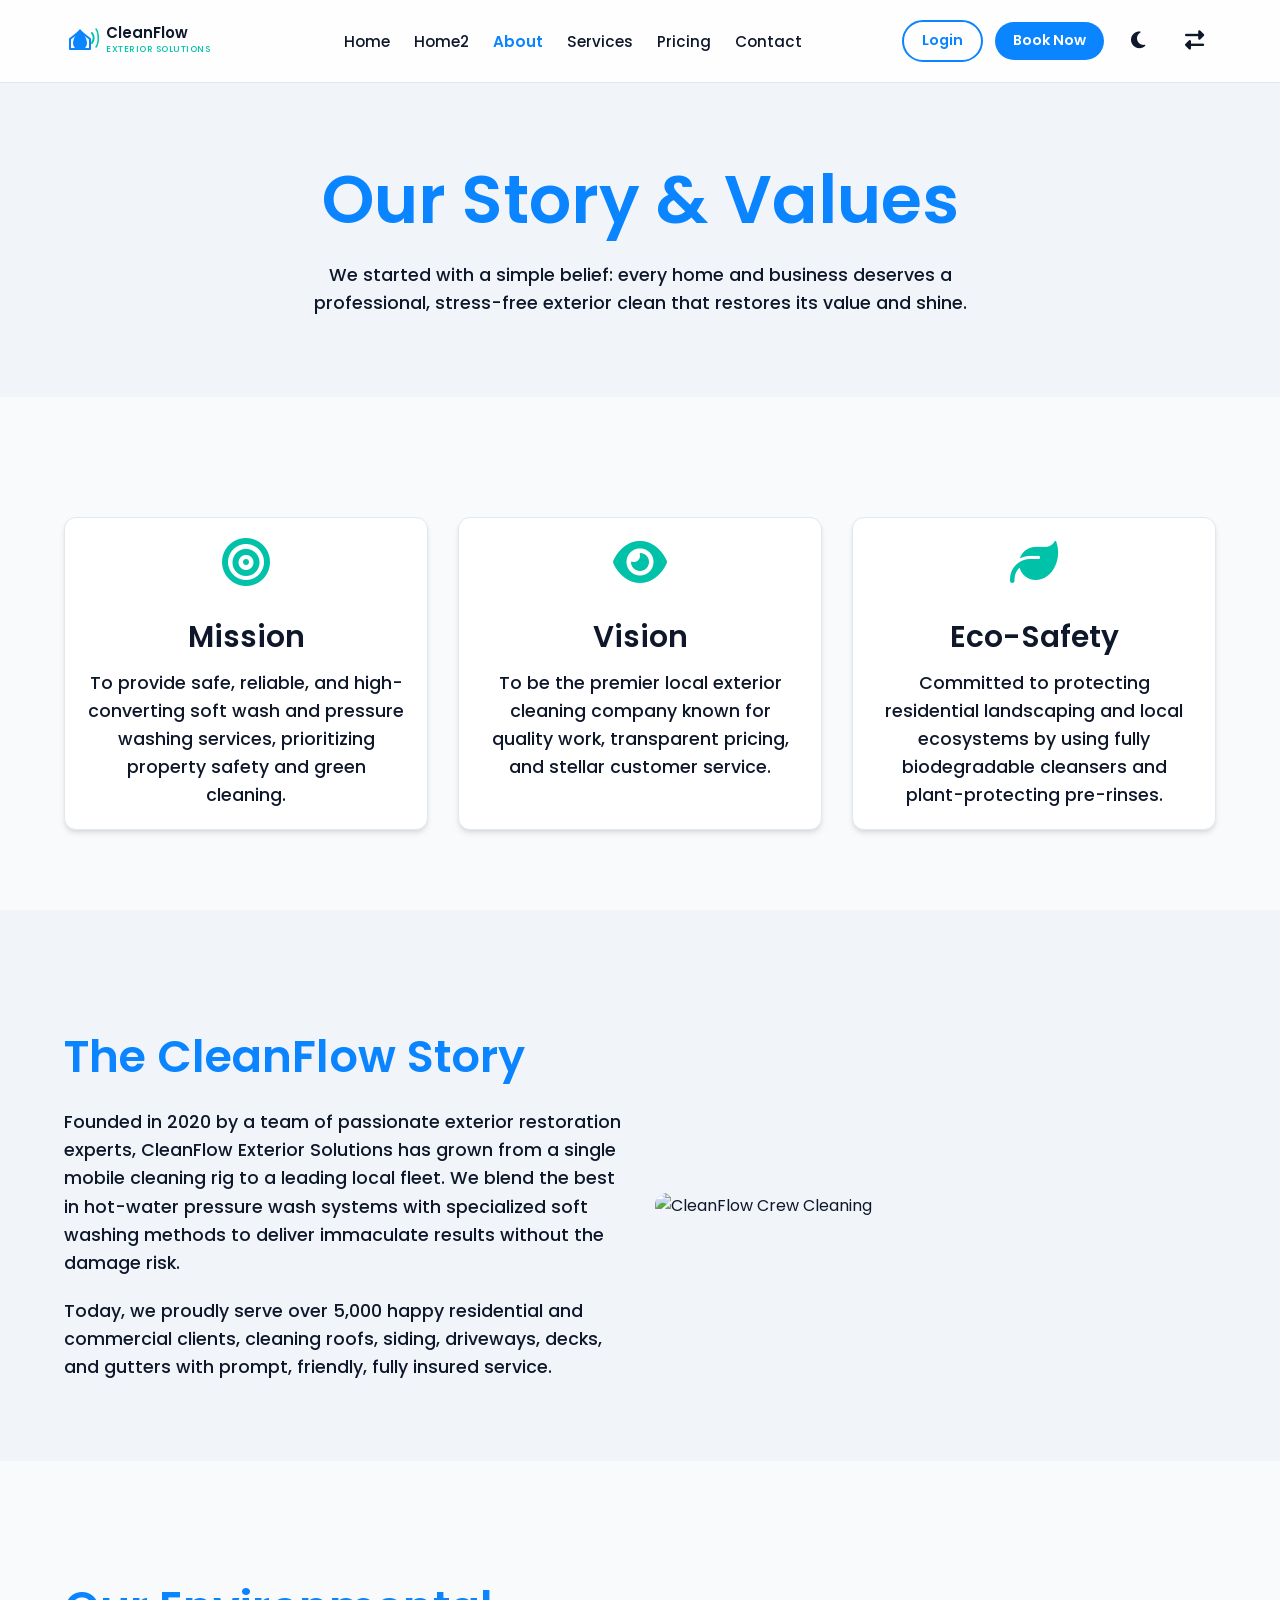
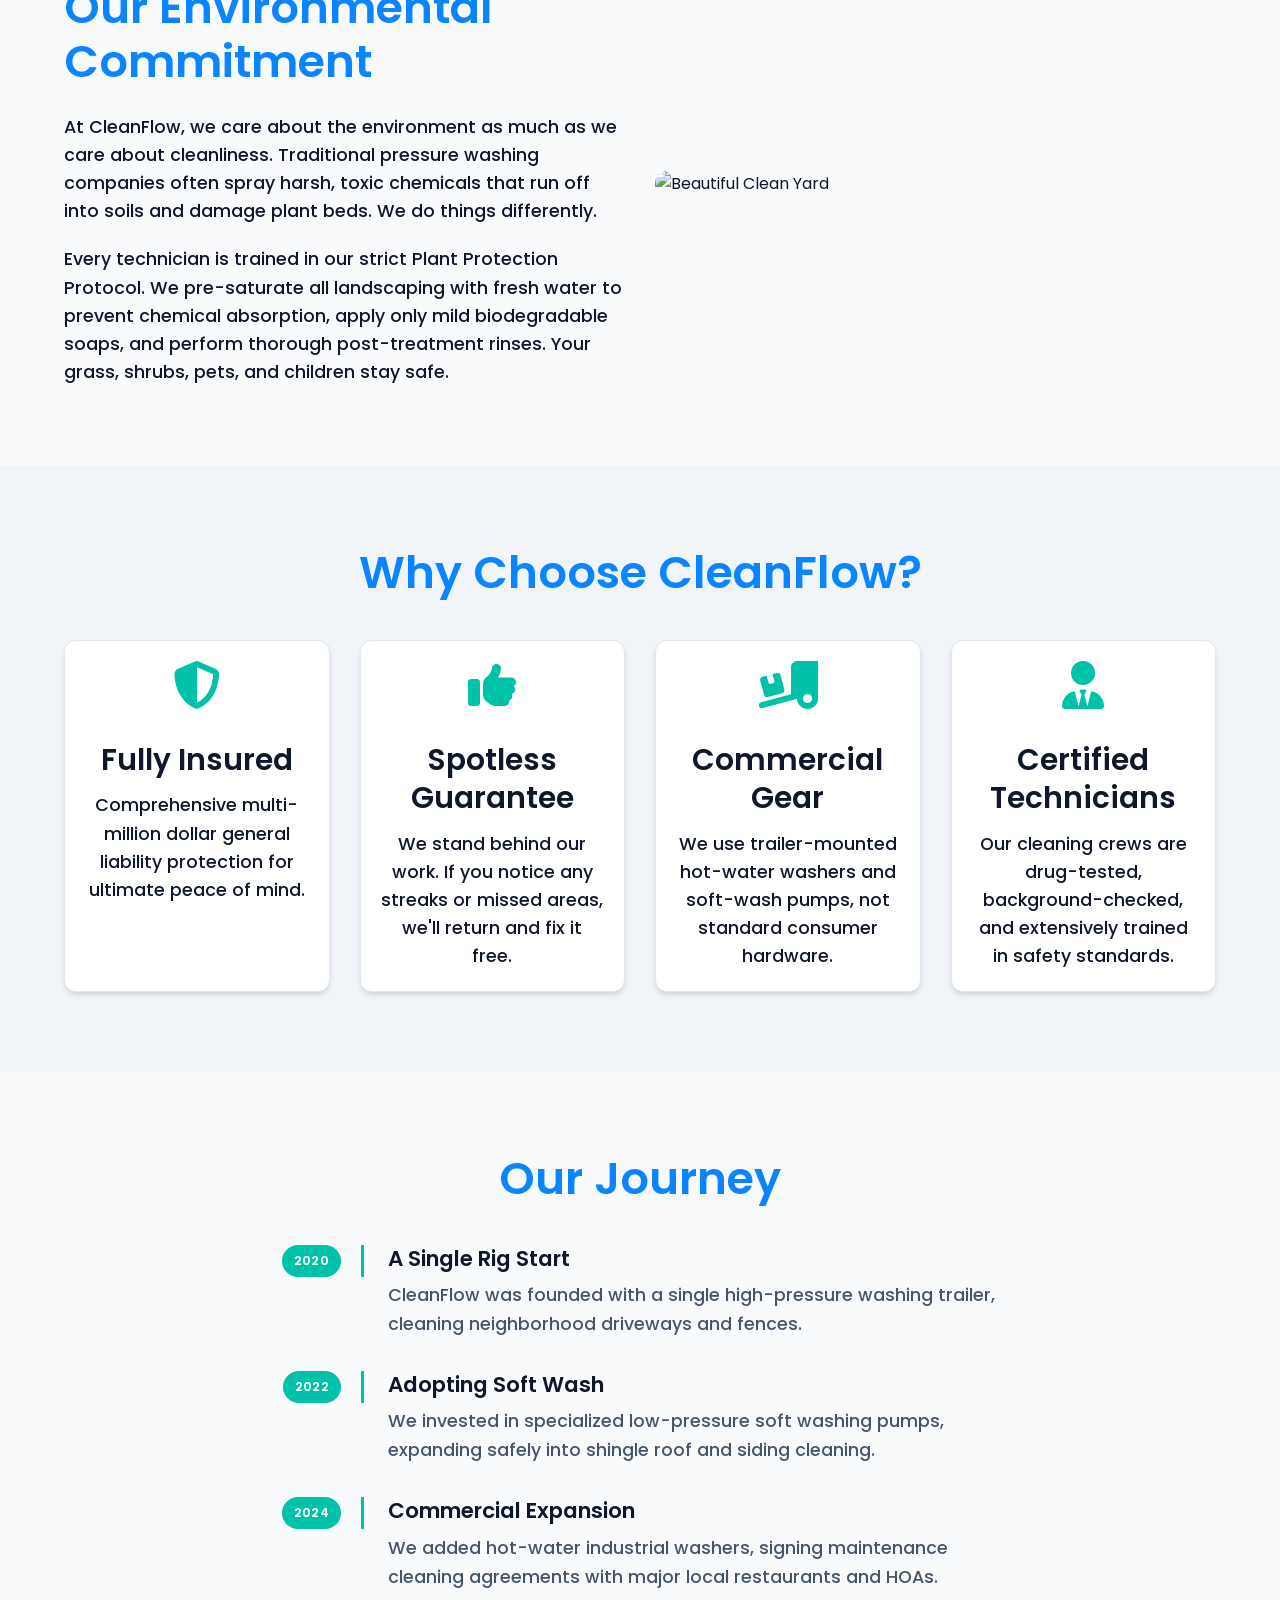
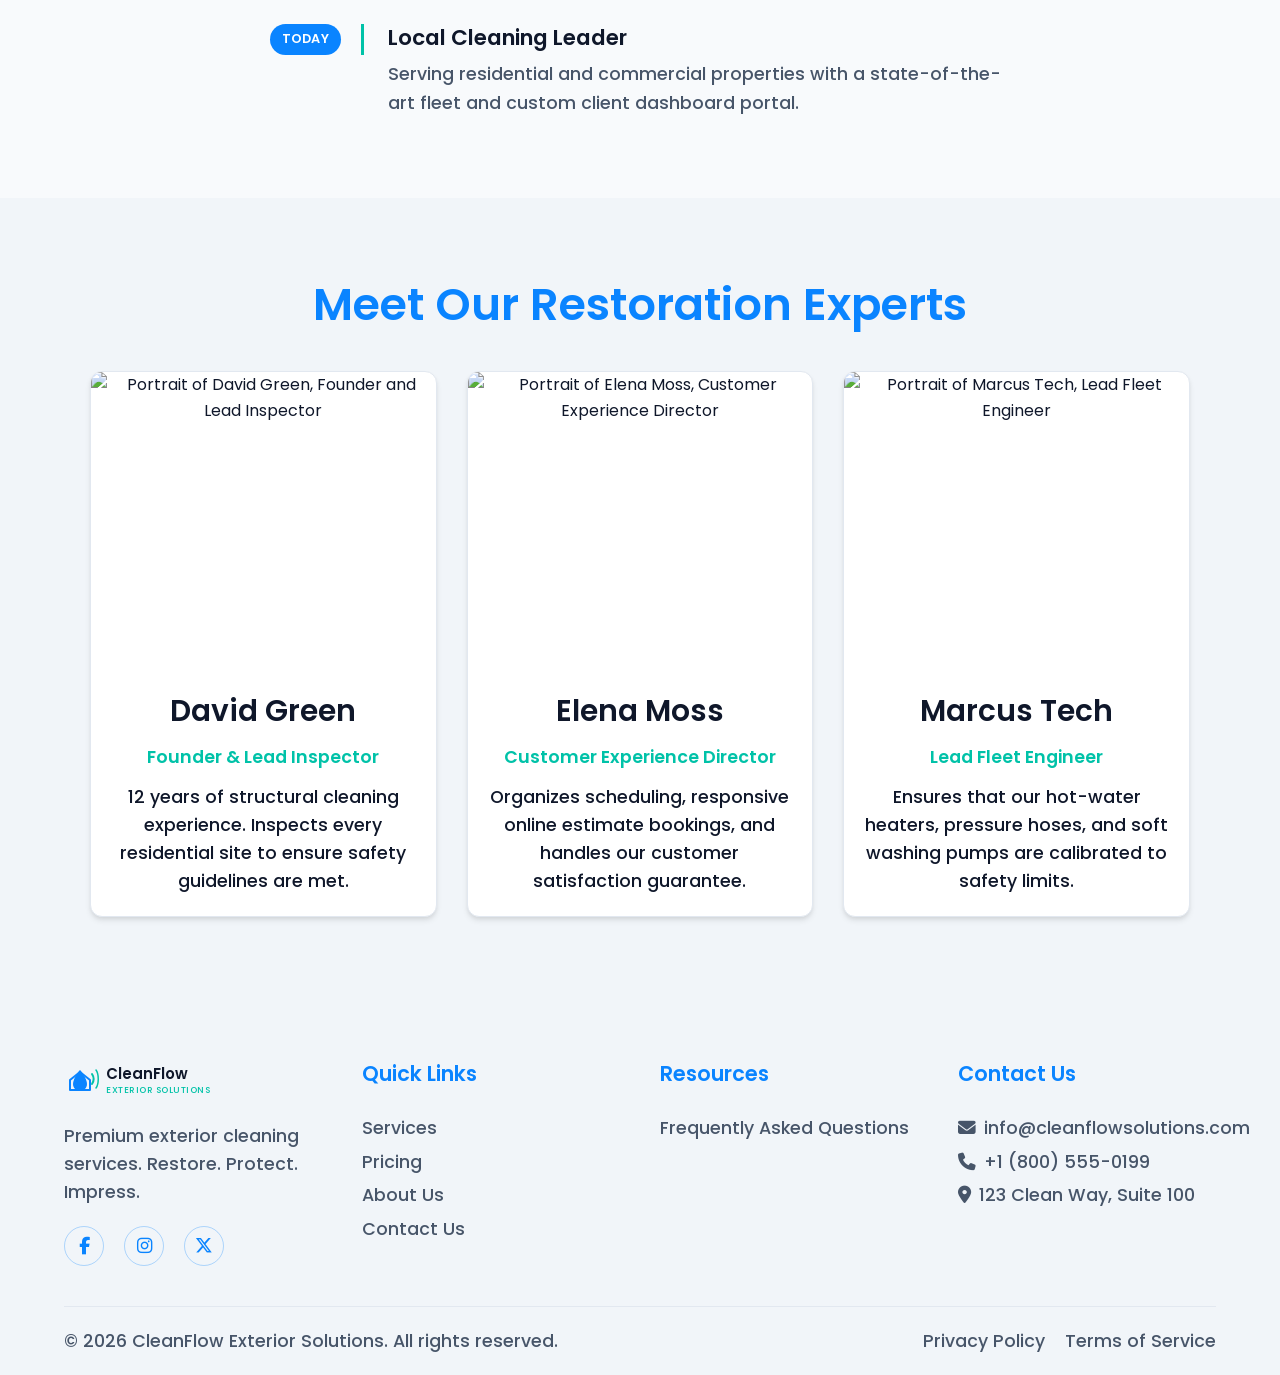
==== commit aeb8baef: "Redesign home pages, seasonal promotions, hero section layout, and fix image/video preview thumbnail" ====
--- a/about.html
+++ b/about.html
@@ -41,13 +41,13 @@
                 <li><a href="products.html">Services</a></li>
                 <li><a href="pricing.html">Pricing</a></li>
                 <li><a href="contact.html">Contact</a></li>
+                <li class="mobile-only"><a href="login.html">Login</a></li>
             </ul>
         </nav>
         <div class="nav-actions">
 
-            <a href="login.html" class="icon-btn" title="Profile">
-                <i class="fas fa-user"></i>
-            </a>
+            <a href="login.html" class="btn btn-secondary btn-nav-cta">Login</a>
+            <a href="contact.html" class="btn btn-primary btn-nav-cta">Book Now</a>
             <button class="icon-btn" id="theme-toggle" title="Toggle Theme">
                 <i class="fas fa-moon"></i>
             </button>
@@ -103,7 +103,7 @@
             <div class="container">
                 <div class="card-grid" style="grid-template-columns: 1fr 1fr; align-items: center;">
                     <div style="order: 2;">
-                        <img src="https://images.unsplash.com/photo-1582268611958-ebfd161ef9cf?auto=format&fit=crop&w=800&q=80" alt="CleanFlow Crew Cleaning" style="height: 400px; width: 100%; object-fit: cover;">
+                        <img src="https://encrypted-tbn0.gstatic.com/images?q=tbn:ANd9GcT9ZWMAP0T_THSVUwzfpxRyeKKZANPP1bESt0zh4aFkVXu76LORuWHyxPeh&s=10" alt="CleanFlow Crew Cleaning" style="height: 400px; width: 100%; object-fit: cover;">
                     </div>
                     <div style="order: 1;">
                         <h2 class="section-title">The CleanFlow Story</h2>
@@ -124,7 +124,7 @@
                         <p style="margin-top: 20px;">Every technician is trained in our strict Plant Protection Protocol. We pre-saturate all landscaping with fresh water to prevent chemical absorption, apply only mild biodegradable soaps, and perform thorough post-treatment rinses. Your grass, shrubs, pets, and children stay safe.</p>
                     </div>
                     <div>
-                        <img src="https://images.unsplash.com/photo-1507089947368-19c1da9775ae?auto=format&fit=crop&w=800&q=80" alt="Beautiful Clean Yard">
+                        <img src="https://refinedexteriorcleaning.com.au/wp-content/uploads/2025/09/homeowners-prefer-soft-washing.jpeg" alt="Beautiful Clean Yard">
                     </div>
                 </div>
             </div>
@@ -222,7 +222,7 @@
                             alt="Portrait of David Green, Founder and Lead Inspector">
                         <div class="card-content">
                             <h3>David Green</h3>
-                            <p style="color: var(--secondary); font-weight: 600;">Founder &amp; Lead Inspector</p>
+                            <p style="color: var(--secondary); font-weight: 550;">Founder &amp; Lead Inspector</p>
                             <p>12 years of structural cleaning experience. Inspects every residential site to ensure safety guidelines are met.</p>
                         </div>
                     </div>
@@ -231,7 +231,7 @@
                             alt="Portrait of Elena Moss, Customer Experience Director">
                         <div class="card-content">
                             <h3>Elena Moss</h3>
-                            <p style="color: var(--secondary); font-weight: 600;">Customer Experience Director</p>
+                            <p style="color: var(--secondary); font-weight: 550;">Customer Experience Director</p>
                             <p>Organizes scheduling, responsive online estimate bookings, and handles our customer satisfaction guarantee.</p>
                         </div>
                     </div>
@@ -240,7 +240,7 @@
                             alt="Portrait of Marcus Tech, Lead Fleet Engineer">
                         <div class="card-content">
                             <h3>Marcus Tech</h3>
-                            <p style="color: var(--secondary); font-weight: 600;">Lead Fleet Engineer</p>
+                            <p style="color: var(--secondary); font-weight: 550;">Lead Fleet Engineer</p>
                             <p>Ensures that our hot-water heaters, pressure hoses, and soft washing pumps are calibrated to safety limits.</p>
                         </div>
                     </div>
--- a/assets/css/main.css
+++ b/assets/css/main.css
@@ -2,9 +2,12 @@
 
 :root {
     --primary: #0A84FF;
+    --primary-rgb: 10, 132, 255;
     --primary-light: #47A1FF;
     --secondary: #00C2A8;
+    --secondary-rgb: 0, 194, 168;
     --accent: #F59E0B;
+    --accent-rgb: 245, 158, 11;
     --bg-light: #F8FAFC;
     --bg-alt-light: #F1F5F9;
     --text-light: #0F172A;
@@ -93,29 +96,30 @@
 }
 
 /* Typography */
+h1, h2, h3, h4, h5, h6 {
+    font-weight: 600;
+}
+
 h1 {
-    font-size: clamp(3rem, 10vw, 5.5rem);
-    font-weight: 560; /* Weight max 580 */
+    font-size: clamp(2.2rem, 8vw, 4.2rem);
     line-height: 1.1;
     margin-bottom: 1.5rem;
 }
 
 h2 {
-    font-size: clamp(2.2rem, 6vw, 3.8rem);
-    font-weight: 530; /* Weight max 540 */
+    font-size: clamp(1.8rem, 5.5vw, 2.8rem);
     line-height: 1.2;
     margin-bottom: 1.5rem;
 }
 
 h3 {
-    font-size: clamp(1.6rem, 4vw, 2.4rem);
-    font-weight: 510; /* Weight max 520 */
+    font-size: clamp(1.3rem, 3.5vw, 1.85rem);
     line-height: 1.3;
     margin-bottom: 1.5rem;
 }
 
 h4 {
-    font-weight: 500;
+    font-size: clamp(1.1rem, 2vw, 1.3rem);
     margin-bottom: 1rem;
 }
 
@@ -139,7 +143,7 @@
     justify-content: center;
     padding: 12px 28px;
     border-radius: 50px;
-    font-weight: 600;
+    font-weight: 550;
     cursor: pointer;
     transition: var(--transition);
     border: none;
@@ -155,7 +159,7 @@
 .btn-primary:hover {
     background-color: var(--primary-light);
     transform: translateY(-2px);
-    box-shadow: 0 4px 12px rgba(20, 83, 45, 0.3);
+    box-shadow: 0 4px 12px rgba(var(--primary-rgb), 0.3);
 }
 
 .btn-secondary {
@@ -182,7 +186,7 @@
 
 /*
  * Secondary outline on dark surfaces (hero overlay, primary CTA bands, etc.).
- * Default .btn-secondary uses --primary green; that fails on dark green/black backdrops.
+ * Default .btn-secondary uses --primary blue; that fails on dark blue/black backdrops.
  */
 .hero .btn-secondary,
 .section-cta-band .btn-secondary,
@@ -218,7 +222,7 @@
 }
 
 [data-theme="dark"] header {
-    background-color: rgba(11, 31, 26, 0.8);
+    background-color: rgba(15, 23, 42, 0.8);
 }
 
 .logo {
@@ -226,7 +230,7 @@
     align-items: center;
     gap: 10px;
     font-size: 1.5rem;
-    font-weight: 800;
+    font-weight: 550;
     color: var(--primary);
     flex-shrink: 0;
     text-decoration: none;
@@ -259,7 +263,7 @@
 nav ul li a[aria-current="page"],
 nav ul li a.active-link {
     color: var(--primary);
-    font-weight: 700;
+    font-weight: 550;
 }
 
 [data-theme="dark"] nav ul li a[aria-current="page"],
@@ -453,7 +457,7 @@
     text-shadow: 0 1px 3px rgba(0, 0, 0, 0.8);
 }
 
-/* Products: Pro Grow Tower — primary green on dark bg-alt fails contrast in dark mode */
+/* Products: Pro Grow Tower — primary blue on dark bg-alt fails contrast in dark mode */
 #featured-product .featured-price-current {
     color: var(--primary);
 }
@@ -464,7 +468,7 @@
 
 #featured-product .featured-price-was {
     color: var(--text-muted);
-    font-weight: 600;
+    font-weight: 550;
 }
 
 [data-theme="dark"] #featured-product .featured-price-was {
@@ -502,7 +506,7 @@
     justify-content: center;
     padding: 0.35rem 0.75rem;
     border-radius: 999px;
-    font-weight: 700;
+    font-weight: 550;
     font-size: 0.8rem;
     letter-spacing: 0.02em;
     color: #fff;
@@ -536,8 +540,8 @@
         border-block-end: 3px solid var(--secondary);
         padding-inline-end: 0;
         padding-block-end: 0.65rem;
-        text-align: start;
-        justify-content: flex-start;
+        text-align: center;
+        justify-content: center;
     }
 }
 
@@ -602,7 +606,7 @@
 }
 
 .hero h1 {
-    font-size: 4rem;
+    font-size: 3.2rem;
     margin-bottom: 1rem;
     animation: fadeInUp 1s ease;
 }
@@ -751,7 +755,7 @@
 
 /* Light theme footer overrides */
 [data-theme="light"] footer {
-    background-color: #F1F5F1;
+    background-color: var(--bg-alt-light);
     color: var(--text-light);
 }
 
@@ -763,13 +767,24 @@
     color: var(--text-muted-light);
 }
 
+[data-theme="light"] footer .footer-column ul a:hover,
+[data-theme="light"] .footer-bottom a:hover {
+    color: var(--primary);
+}
+
 [data-theme="light"] footer .footer-column p {
     color: var(--text-muted-light);
 }
 
 [data-theme="light"] .footer-social-link {
-    border-color: rgba(20, 83, 45, 0.3);
+    border-color: rgba(var(--primary-rgb), 0.3);
     color: var(--primary);
+}
+
+[data-theme="light"] .footer-social-link:hover {
+    background-color: var(--primary);
+    color: white;
+    border-color: var(--primary);
 }
 
 [data-theme="light"] .footer-bottom {
@@ -786,8 +801,8 @@
 
 .footer-column h4 {
     margin-bottom: 1.5rem;
-    color: #bbf7d0;
-    font-weight: 700;
+    color: var(--secondary);
+    font-weight: 600;
 }
 
 
@@ -811,7 +826,8 @@
 }
 
 @media (hover: hover) and (pointer: fine) {
-    footer .footer-column ul a:hover {
+    footer .footer-column ul a:hover,
+    .footer-bottom a:hover {
         color: #ffffff;
         text-decoration: underline;
     }
@@ -826,6 +842,20 @@
 footer .footer-column p i {
     flex-shrink: 0;
     margin-top: 5px;
+}
+
+[dir="rtl"] footer .footer-column {
+    text-align: right;
+}
+
+[dir="rtl"] footer .footer-column p {
+    direction: ltr;
+    flex-direction: row-reverse;
+}
+
+[dir="rtl"] footer .footer-column p i {
+    margin-right: 0 !important;
+    margin-left: 8px !important;
 }
 
 .footer-socials {
@@ -854,7 +884,8 @@
 
 @media (hover: hover) and (pointer: fine) {
     .footer-social-link:hover {
-        color: var(--secondary);
+        background-color: var(--secondary);
+        color: var(--bg-dark);
         border-color: var(--secondary);
     }
 }
@@ -905,7 +936,7 @@
     height: 18px;
     padding: 0 4px;
     font-size: 0.65rem;
-    font-weight: 700;
+    font-weight: 550;
     line-height: 18px;
     text-align: center;
     border-radius: 9px;
@@ -921,7 +952,7 @@
     }
 
     .hero h1 {
-        font-size: 3rem;
+        font-size: 2.4rem;
     }
 }
 
@@ -968,6 +999,18 @@
     margin: 0 auto;
 }
 
+@media (max-width: 980px) {
+    .pricing-grid {
+        display: flex;
+        flex-wrap: wrap;
+        justify-content: center;
+    }
+    .pricing-card {
+        flex: 1 1 280px;
+        max-width: 360px;
+    }
+}
+
 .pricing-card {
     background: var(--card);
     border: 1px solid var(--border);
@@ -982,7 +1025,7 @@
 
 .pricing-card.popular {
     border-color: var(--secondary);
-    box-shadow: 0 12px 40px rgba(34, 197, 94, 0.18);
+    box-shadow: 0 12px 40px rgba(var(--secondary-rgb), 0.18);
 }
 
 .badge-popular {
@@ -993,7 +1036,7 @@
     background: var(--secondary);
     color: var(--bg-dark);
     font-size: 0.75rem;
-    font-weight: 700;
+    font-weight: 550;
     padding: 6px 16px;
     border-radius: 999px;
     white-space: nowrap;
@@ -1005,7 +1048,7 @@
 
 .pricing-price {
     font-size: 2rem;
-    font-weight: 800;
+    font-weight: 550;
     color: var(--primary);
     margin-bottom: 0.25rem;
 }
@@ -1119,11 +1162,11 @@
 
     /* Hero */
     .hero {
-        padding: 0 24px;
+        padding: 40px 24px 50px;
     }
 
     .hero h1 {
-        font-size: 2.8rem;
+        font-size: 2.0rem;
     }
 
     .hero-btns {
@@ -1185,7 +1228,8 @@
     /* Hide all nav-action items EXCEPT the hamburger button */
     header > .nav-actions > .icon-btn:not(#menu-toggle),
     header > .nav-actions > a.icon-btn,
-    header > .nav-actions > button.icon-btn {
+    header > .nav-actions > button.icon-btn,
+    header > .nav-actions > .btn-nav-cta {
         display: none !important;
     }
 
@@ -1262,7 +1306,7 @@
     }
 
     nav > ul {
-        margin-top: 24px;
+        margin-top: 80px;
         display: flex;
         flex-direction: column;
         gap: 10px;
@@ -1282,7 +1326,7 @@
         font-weight: 600;
         padding: 16px 18px;
         border-radius: 14px;
-        background: rgba(var(--primary-rgb, 20, 83, 45), 0.08);
+        background: rgba(var(--primary-rgb, 10, 132, 255), 0.08);
         color: var(--text);
         display: flex;
         align-items: center;
@@ -1599,7 +1643,7 @@
 
 .faq-item summary {
     padding: 20px;
-    font-weight: 600;
+    font-weight: 550;
     cursor: pointer;
     list-style: none;
     display: flex;
@@ -1646,7 +1690,7 @@
     background: var(--primary);
     color: white;
     font-size: 1.5rem;
-    font-weight: 700;
+    font-weight: 550;
     border-radius: 50%;
     display: flex;
     align-items: center;
@@ -1677,3 +1721,27 @@
     object-fit: cover;
 }
 
+@media (max-width: 580px) {
+    .final-cta-btns {
+        flex-direction: column;
+        align-items: center;
+        gap: 12px !important;
+    }
+    
+    .final-cta-btns .btn {
+        width: 100%;
+        max-width: 280px;
+        text-align: center;
+    }
+}
+
+.mobile-only {
+    display: none;
+}
+
+@media (max-width: 1100px) {
+    .mobile-only {
+        display: block !important;
+    }
+}
+
